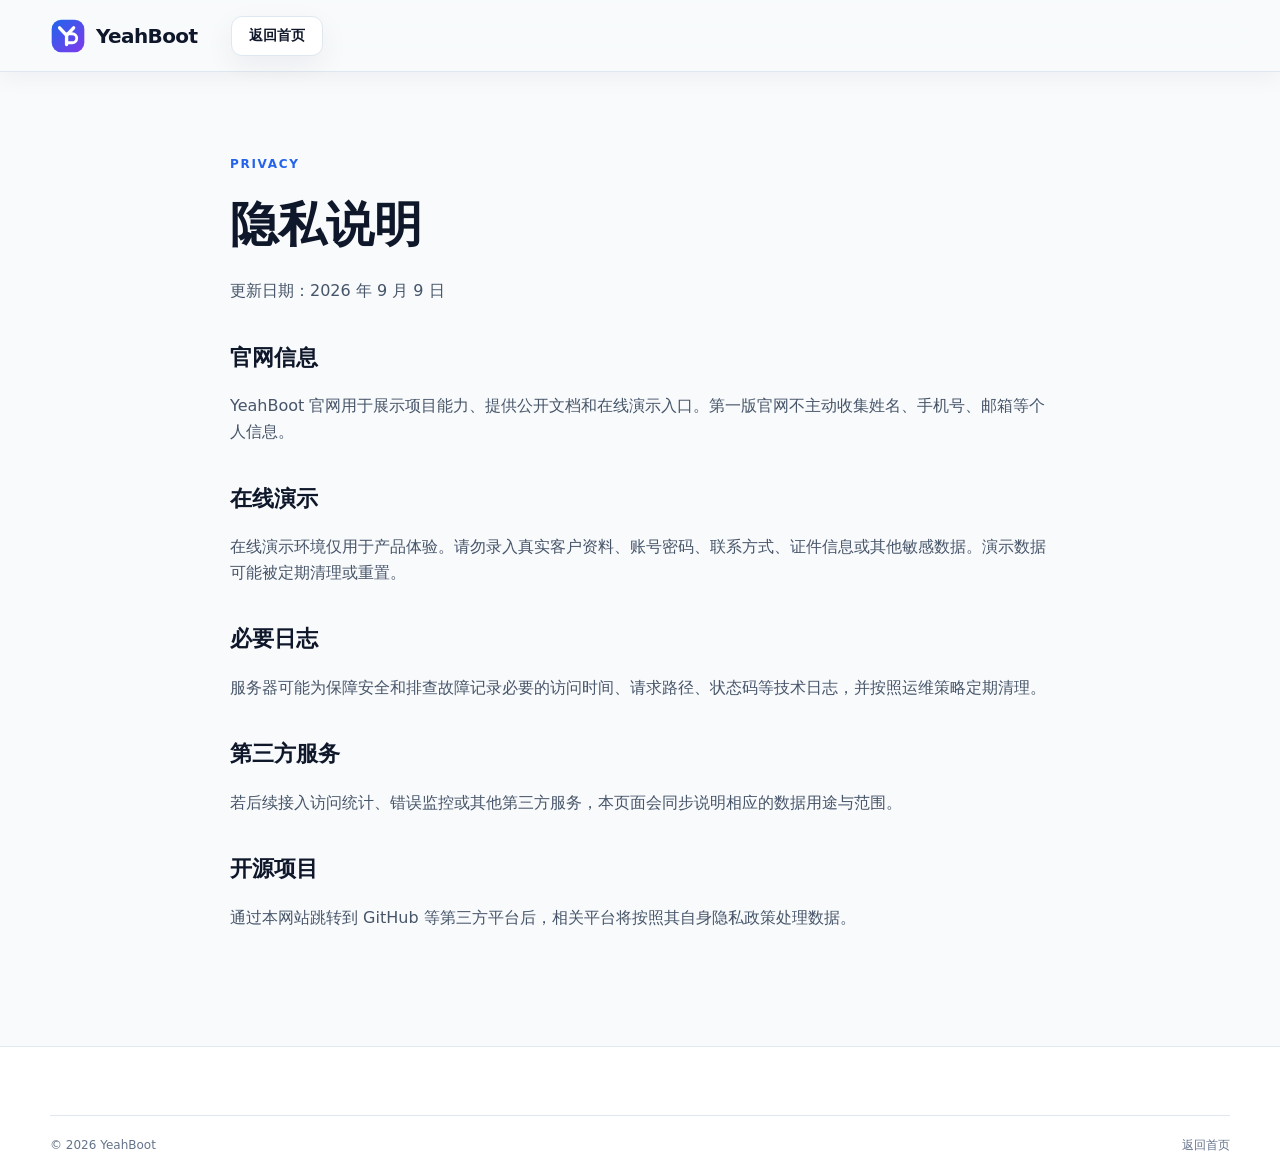
==== privacy.html @ 72047c6a "feat(site): add official website" ====
<!doctype html>
<html lang="zh-CN">
  <head>
    <meta charset="UTF-8" />
    <meta name="viewport" content="width=device-width, initial-scale=1.0" />
    <meta name="description" content="YeahBoot 官方网站隐私说明" />
    <link rel="icon" href="./assets/images/favicon.svg" type="image/svg+xml" />
    <link rel="stylesheet" href="./assets/css/site.css" />
    <title>隐私说明 - YeahBoot</title>
  </head>
  <body class="legal-page">
    <header class="site-header is-scrolled">
      <div class="container header-inner">
        <a class="brand" href="./index.html"
          ><img
            src="./assets/images/logo.svg"
            alt=""
            width="36"
            height="36"
          /><span>YeahBoot</span></a
        ><a class="button button-small button-secondary" href="./index.html"
          >返回首页</a
        >
      </div>
    </header>
    <main class="legal-main container">
      <span class="section-kicker">PRIVACY</span>
      <h1>隐私说明</h1>
      <p class="legal-updated">更新日期：2026 年 9 月 9 日</p>
      <section>
        <h2>官网信息</h2>
        <p>
          YeahBoot
          官网用于展示项目能力、提供公开文档和在线演示入口。第一版官网不主动收集姓名、手机号、邮箱等个人信息。
        </p>
      </section>
      <section>
        <h2>在线演示</h2>
        <p>
          在线演示环境仅用于产品体验。请勿录入真实客户资料、账号密码、联系方式、证件信息或其他敏感数据。演示数据可能被定期清理或重置。
        </p>
      </section>
      <section>
        <h2>必要日志</h2>
        <p>
          服务器可能为保障安全和排查故障记录必要的访问时间、请求路径、状态码等技术日志，并按照运维策略定期清理。
        </p>
      </section>
      <section>
        <h2>第三方服务</h2>
        <p>
          若后续接入访问统计、错误监控或其他第三方服务，本页面会同步说明相应的数据用途与范围。
        </p>
      </section>
      <section>
        <h2>开源项目</h2>
        <p>
          通过本网站跳转到 GitHub
          等第三方平台后，相关平台将按照其自身隐私政策处理数据。
        </p>
      </section>
    </main>
    <footer class="site-footer">
      <div class="container footer-bottom">
        <span>© <span data-current-year></span> YeahBoot</span
        ><a href="./index.html">返回首页</a>
      </div>
    </footer>
    <script defer src="./assets/js/main.js"></script>
  </body>
</html>
---- assets/css/site.css ----
:root {
  color-scheme: light;
  --bg: #f8fafc;
  --surface: #ffffff;
  --surface-soft: #f1f5f9;
  --text: #0f172a;
  --text-soft: #475569;
  --text-muted: #64748b;
  --border: #dfe7f1;
  --primary: #2563eb;
  --primary-dark: #1d4ed8;
  --primary-soft: #dbeafe;
  --violet: #7c3aed;
  --header: rgba(248, 250, 252, 0.82);
  --shadow-sm: 0 10px 30px rgba(15, 23, 42, 0.06);
  --shadow-lg: 0 28px 80px rgba(15, 23, 42, 0.16);
  --radius: 18px;
  --container: 1180px;
}

:root[data-theme="dark"] {
  color-scheme: dark;
  --bg: #080d18;
  --surface: #0f172a;
  --surface-soft: #131e33;
  --text: #f8fafc;
  --text-soft: #cbd5e1;
  --text-muted: #94a3b8;
  --border: #24324a;
  --primary: #60a5fa;
  --primary-dark: #3b82f6;
  --primary-soft: rgba(37, 99, 235, 0.18);
  --header: rgba(8, 13, 24, 0.84);
  --shadow-sm: 0 10px 30px rgba(0, 0, 0, 0.2);
  --shadow-lg: 0 28px 80px rgba(0, 0, 0, 0.42);
}

* {
  box-sizing: border-box;
}
html {
  scroll-behavior: smooth;
}
body {
  margin: 0;
  overflow-x: hidden;
  background: var(--bg);
  color: var(--text);
  font-family:
    Inter,
    ui-sans-serif,
    system-ui,
    -apple-system,
    BlinkMacSystemFont,
    "Segoe UI",
    "PingFang SC",
    "Microsoft YaHei",
    sans-serif;
  line-height: 1.6;
  -webkit-font-smoothing: antialiased;
}
button,
input {
  font: inherit;
}
a {
  color: inherit;
  text-decoration: none;
}
img {
  display: block;
  max-width: 100%;
}
svg {
  fill: none;
  stroke: currentColor;
  stroke-width: 1.8;
  stroke-linecap: round;
  stroke-linejoin: round;
}
.container {
  width: min(calc(100% - 40px), var(--container));
  margin-inline: auto;
}
.skip-link {
  position: fixed;
  z-index: 999;
  top: 10px;
  left: 10px;
  padding: 8px 14px;
  transform: translateY(-150%);
  border-radius: 8px;
  background: var(--text);
  color: var(--bg);
}
.skip-link:focus {
  transform: translateY(0);
}

.site-header {
  position: fixed;
  z-index: 100;
  inset: 0 0 auto;
  height: 72px;
  border-bottom: 1px solid transparent;
  transition:
    background 0.25s,
    border-color 0.25s,
    box-shadow 0.25s;
}
.site-header.is-scrolled {
  border-color: var(--border);
  background: var(--header);
  box-shadow: 0 5px 24px rgba(15, 23, 42, 0.05);
  backdrop-filter: blur(18px);
}
.header-inner {
  height: 100%;
  display: flex;
  align-items: center;
  gap: 34px;
}
.brand {
  display: inline-flex;
  align-items: center;
  gap: 10px;
  font-size: 20px;
  font-weight: 800;
  letter-spacing: -0.03em;
}
.brand img {
  flex: none;
}
.site-nav {
  display: flex;
  align-items: center;
  gap: 28px;
  margin-left: auto;
  color: var(--text-soft);
  font-size: 14px;
  font-weight: 560;
}
.site-nav a {
  position: relative;
  transition: color 0.2s;
}
.site-nav a::after {
  content: "";
  position: absolute;
  right: 0;
  bottom: -6px;
  left: 0;
  height: 2px;
  transform: scaleX(0);
  border-radius: 2px;
  background: var(--primary);
  transition: transform 0.2s;
}
.site-nav a:hover {
  color: var(--text);
}
.site-nav a:hover::after {
  transform: scaleX(1);
}
.header-actions {
  display: flex;
  align-items: center;
  gap: 12px;
}
.theme-toggle,
.nav-toggle {
  display: grid;
  place-items: center;
  width: 38px;
  height: 38px;
  padding: 0;
  border: 1px solid var(--border);
  border-radius: 11px;
  background: var(--surface);
  color: var(--text-soft);
  cursor: pointer;
}
.theme-toggle svg {
  width: 18px;
  height: 18px;
}
.theme-icon-moon,
:root[data-theme="dark"] .theme-icon-sun {
  display: none;
}
:root[data-theme="dark"] .theme-icon-moon {
  display: block;
}
.nav-toggle {
  display: none;
  gap: 4px;
}
.nav-toggle span {
  width: 17px;
  height: 2px;
  border-radius: 2px;
  background: currentColor;
}

.button {
  display: inline-flex;
  align-items: center;
  justify-content: center;
  gap: 8px;
  min-height: 46px;
  padding: 0 20px;
  border: 1px solid transparent;
  border-radius: 11px;
  font-weight: 680;
  transition:
    transform 0.2s,
    box-shadow 0.2s,
    background 0.2s,
    border-color 0.2s;
}
.button:hover {
  transform: translateY(-2px);
}
.button svg {
  width: 18px;
}
.button-small {
  min-height: 40px;
  padding-inline: 17px;
  font-size: 14px;
}
.button-primary {
  background: linear-gradient(135deg, #2563eb, #4f46e5);
  color: #fff;
  box-shadow: 0 12px 26px rgba(37, 99, 235, 0.25);
}
.button-primary:hover {
  box-shadow: 0 16px 36px rgba(37, 99, 235, 0.34);
}
.button-secondary {
  border-color: var(--border);
  background: var(--surface);
  color: var(--text);
  box-shadow: var(--shadow-sm);
}
.button-light {
  background: #f8fafc;
  color: #0f172a;
}
.button-white {
  background: #fff;
  color: #1d4ed8;
}
.button-outline-light {
  border-color: rgba(255, 255, 255, 0.36);
  color: #fff;
}
.text-link {
  font-weight: 680;
  color: var(--primary);
}

.hero {
  position: relative;
  overflow: hidden;
  min-height: 820px;
  padding: 168px 0 104px;
}
.hero::before {
  content: "";
  position: absolute;
  inset: 0;
  opacity: 0.45;
  background-image:
    linear-gradient(rgba(100, 116, 139, 0.08) 1px, transparent 1px),
    linear-gradient(90deg, rgba(100, 116, 139, 0.08) 1px, transparent 1px);
  background-size: 44px 44px;
  mask-image: linear-gradient(to bottom, #000 15%, transparent 85%);
}
.hero-glow {
  position: absolute;
  width: 520px;
  height: 520px;
  border-radius: 50%;
  filter: blur(10px);
  opacity: 0.17;
  pointer-events: none;
}
.hero-glow-one {
  top: -180px;
  left: -170px;
  background: #3b82f6;
}
.hero-glow-two {
  right: -220px;
  bottom: -120px;
  background: #8b5cf6;
}
.hero-grid {
  position: relative;
  display: grid;
  grid-template-columns: 0.9fr 1.1fr;
  align-items: center;
  gap: 66px;
}
.eyebrow,
.section-kicker {
  color: var(--primary);
  font-size: 12px;
  font-weight: 800;
  letter-spacing: 0.14em;
  text-transform: uppercase;
}
.eyebrow {
  display: inline-flex;
  align-items: center;
  gap: 9px;
  padding: 7px 12px;
  border: 1px solid rgba(37, 99, 235, 0.18);
  border-radius: 999px;
  background: var(--primary-soft);
  letter-spacing: 0.04em;
  text-transform: none;
}
.eyebrow span {
  width: 7px;
  height: 7px;
  border-radius: 50%;
  background: var(--primary);
  box-shadow: 0 0 0 5px rgba(37, 99, 235, 0.12);
}
.hero h1 {
  margin: 24px 0 22px;
  font-size: clamp(48px, 6vw, 76px);
  line-height: 1.03;
  letter-spacing: -0.065em;
}
.hero h1 em {
  color: transparent;
  font-style: normal;
  background: linear-gradient(100deg, #2563eb, #7c3aed);
  background-clip: text;
  -webkit-background-clip: text;
}
.hero-lead {
  max-width: 610px;
  margin: 0;
  color: var(--text-soft);
  font-size: 18px;
}
.hero-actions {
  display: flex;
  align-items: center;
  flex-wrap: wrap;
  gap: 14px;
  margin-top: 34px;
}
.hero-facts {
  display: flex;
  flex-wrap: wrap;
  gap: 22px;
  margin-top: 30px;
  color: var(--text-muted);
  font-size: 13px;
}
.hero-facts strong {
  color: var(--text);
}
.hero-visual {
  position: relative;
  width: 100%;
  min-width: 0;
}
.browser-shell {
  overflow: hidden;
  border: 1px solid rgba(148, 163, 184, 0.26);
  border-radius: 20px;
  background: #fff;
  box-shadow: var(--shadow-lg);
  transform: perspective(1300px) rotateY(-2deg) rotateX(1deg);
}
.browser-bar {
  display: grid;
  grid-template-columns: 90px 1fr 80px;
  align-items: center;
  height: 42px;
  padding: 0 13px;
  border-bottom: 1px solid #e2e8f0;
  background: #f8fafc;
  color: #64748b;
  font-size: 10px;
}
.browser-dots {
  display: flex;
  gap: 6px;
}
.browser-dots i {
  width: 8px;
  height: 8px;
  border-radius: 50%;
  background: #cbd5e1;
}
.browser-dots i:first-child {
  background: #fb7185;
}
.browser-dots i:nth-child(2) {
  background: #fbbf24;
}
.browser-dots i:last-child {
  background: #4ade80;
}
.browser-address {
  display: flex;
  justify-self: center;
  align-items: center;
  gap: 6px;
  width: min(280px, 90%);
  padding: 4px 12px;
  border-radius: 6px;
  background: #eef2f7;
}
.browser-address span {
  width: 6px;
  height: 6px;
  border-radius: 50%;
  background: #22c55e;
}
.browser-status {
  text-align: right;
}
.console-preview {
  width: 100%;
  background: #f1f5f9;
}
.floating-card {
  position: absolute;
  display: flex;
  align-items: center;
  gap: 11px;
  min-width: 178px;
  padding: 12px 14px;
  border: 1px solid rgba(148, 163, 184, 0.22);
  border-radius: 13px;
  background: var(--surface);
  box-shadow: var(--shadow-lg);
}
.floating-card strong,
.floating-card small {
  display: block;
}
.floating-card strong {
  font-size: 13px;
}
.floating-card small {
  color: var(--text-muted);
  font-size: 10px;
}
.floating-card-permission {
  right: -25px;
  bottom: 58px;
}
.floating-card-stack {
  top: 78px;
  left: -28px;
}
.floating-icon {
  display: grid;
  place-items: center;
  width: 29px;
  height: 29px;
  border-radius: 9px;
  background: #dcfce7;
  color: #16a34a;
  font-weight: 900;
}
.pulse-dot {
  width: 10px;
  height: 10px;
  border-radius: 50%;
  background: #22c55e;
  box-shadow: 0 0 0 7px rgba(34, 197, 94, 0.13);
}

.trust-strip {
  border-block: 1px solid var(--border);
  background: var(--surface);
}
.trust-list {
  display: flex;
  align-items: center;
  justify-content: space-between;
  min-height: 72px;
  color: var(--text-muted);
  font-size: 12px;
  font-weight: 750;
  letter-spacing: 0.04em;
}
.trust-list i {
  width: 3px;
  height: 3px;
  border-radius: 50%;
  background: var(--border);
}
.section {
  padding: 112px 0;
}
.section-heading {
  max-width: 760px;
  margin-bottom: 50px;
}
.section-heading h2,
.architecture-copy h2,
.quickstart-grid h2,
.cta-card h2 {
  margin: 12px 0 17px;
  font-size: clamp(34px, 4vw, 50px);
  line-height: 1.14;
  letter-spacing: -0.045em;
}
.section-heading p,
.architecture-copy > p,
.quickstart-grid p {
  margin: 0;
  color: var(--text-soft);
  font-size: 17px;
}
.section-heading-row {
  display: flex;
  align-items: end;
  justify-content: space-between;
  max-width: none;
}
.section-heading-row p {
  max-width: 430px;
  padding-bottom: 9px;
}
.feature-grid {
  display: grid;
  grid-template-columns: repeat(3, 1fr);
  gap: 18px;
}
.feature-card {
  min-height: 248px;
  padding: 28px;
  border: 1px solid var(--border);
  border-radius: var(--radius);
  background: var(--surface);
  box-shadow: var(--shadow-sm);
  transition:
    transform 0.25s,
    border-color 0.25s,
    box-shadow 0.25s;
}
.feature-card:hover {
  transform: translateY(-5px);
  border-color: rgba(37, 99, 235, 0.35);
  box-shadow: 0 22px 45px rgba(15, 23, 42, 0.1);
}
.feature-card-large {
  grid-column: span 2;
}
.feature-icon {
  display: grid;
  place-items: center;
  width: 46px;
  height: 46px;
  border-radius: 13px;
}
.feature-icon svg {
  width: 23px;
  height: 23px;
}
.feature-icon-blue {
  background: #dbeafe;
  color: #2563eb;
}
.feature-icon-violet {
  background: #ede9fe;
  color: #7c3aed;
}
.feature-icon-cyan {
  background: #cffafe;
  color: #0891b2;
}
.feature-icon-green {
  background: #dcfce7;
  color: #16a34a;
}
.feature-icon-orange {
  background: #ffedd5;
  color: #ea580c;
}
.feature-icon-pink {
  background: #fce7f3;
  color: #db2777;
}
.feature-card h3 {
  margin: 21px 0 10px;
  font-size: 20px;
  letter-spacing: -0.02em;
}
.feature-card p {
  margin: 0;
  color: var(--text-soft);
}
.mini-flow {
  display: flex;
  align-items: center;
  gap: 9px;
  margin-top: 25px;
  color: var(--text-muted);
  font-size: 11px;
}
.mini-flow span {
  padding: 5px 8px;
  border-radius: 6px;
  background: var(--surface-soft);
}
.mini-flow b {
  flex: 1;
  height: 1px;
  background: var(--border);
}

.section-dark {
  overflow: hidden;
  background: #0b1220;
  color: #f8fafc;
}
.section-kicker-light {
  color: #93c5fd;
}
.architecture-grid {
  display: grid;
  grid-template-columns: 0.82fr 1.18fr;
  align-items: center;
  gap: 90px;
}
.architecture-copy > p {
  color: #94a3b8;
}
.check-list {
  display: grid;
  gap: 21px;
  margin: 32px 0;
  padding: 0;
  list-style: none;
}
.check-list li {
  display: flex;
  gap: 15px;
  align-items: center;
}
.check-list li > span {
  color: #60a5fa;
  font-family: ui-monospace, monospace;
  font-size: 11px;
}
.check-list strong,
.check-list small {
  display: block;
}
.check-list small {
  color: #94a3b8;
}
.architecture-card {
  padding: 34px;
  border: 1px solid rgba(148, 163, 184, 0.2);
  border-radius: 22px;
  background: linear-gradient(
    145deg,
    rgba(30, 41, 59, 0.92),
    rgba(15, 23, 42, 0.7)
  );
  box-shadow: 0 35px 90px rgba(0, 0, 0, 0.3);
}
.arch-row {
  display: grid;
  grid-template-columns: 1fr 1fr;
  gap: 12px;
}
.arch-entry span,
.arch-infra span,
.arch-block {
  padding: 18px;
  border: 1px solid rgba(148, 163, 184, 0.18);
  border-radius: 12px;
  background: rgba(255, 255, 255, 0.045);
}
.arch-entry span {
  text-align: center;
  color: #bfdbfe;
  font-weight: 750;
}
.arch-block small,
.arch-block strong {
  display: block;
}
.arch-block small {
  color: #64748b;
  font-size: 10px;
  text-transform: uppercase;
  letter-spacing: 0.1em;
}
.arch-block strong {
  margin-top: 5px;
  font-size: 13px;
}
.arch-arrow {
  padding: 9px;
  text-align: center;
  color: #475569;
}
.arch-infra {
  grid-template-columns: repeat(3, 1fr);
}
.arch-infra span {
  text-align: center;
  color: #94a3b8;
  font-size: 11px;
}

.preview-stage {
  overflow: hidden;
  border: 1px solid var(--border);
  border-radius: 22px;
  background: var(--surface);
  box-shadow: var(--shadow-lg);
}
.preview-tabs {
  display: flex;
  gap: 4px;
  padding: 12px;
  border-bottom: 1px solid var(--border);
}
.preview-tabs button {
  padding: 9px 14px;
  border: 0;
  border-radius: 8px;
  background: transparent;
  color: var(--text-muted);
  cursor: pointer;
}
.preview-tabs button.is-active {
  background: var(--primary-soft);
  color: var(--primary);
  font-weight: 700;
}
.preview-window {
  padding: 18px;
  background: var(--surface-soft);
}
.preview-window img {
  width: 100%;
  border: 1px solid var(--border);
  border-radius: 12px;
  box-shadow: var(--shadow-sm);
}
.preview-caption {
  display: flex;
  align-items: center;
  justify-content: space-between;
  gap: 24px;
  padding: 20px 24px;
}
.preview-caption strong,
.preview-caption span {
  display: block;
}
.preview-caption span {
  margin-top: 3px;
  color: var(--text-muted);
  font-size: 13px;
}
.preview-caption a {
  color: var(--primary);
  font-weight: 700;
  white-space: nowrap;
}
.section-quickstart {
  background: var(--surface-soft);
}
.quickstart-grid {
  display: grid;
  grid-template-columns: 1fr 1fr;
  align-items: center;
  gap: 80px;
}
.quickstart-actions {
  display: flex;
  align-items: center;
  gap: 20px;
  margin-top: 30px;
}
.code-card {
  overflow: hidden;
  border: 1px solid #28364f;
  border-radius: 17px;
  background: #0b1220;
  color: #dbeafe;
  box-shadow: var(--shadow-lg);
}
.code-card-bar {
  display: flex;
  justify-content: space-between;
  padding: 12px 17px;
  border-bottom: 1px solid #26344c;
  color: #64748b;
  font-size: 12px;
}
.code-card-bar button {
  border: 0;
  background: transparent;
  color: #93c5fd;
  cursor: pointer;
}
.code-card pre {
  overflow-x: auto;
  margin: 0;
  padding: 24px;
  font:
    13px/1.85 ui-monospace,
    SFMono-Regular,
    Menlo,
    Consolas,
    monospace;
}
.code-card code span {
  display: block;
}
.code-card .code-comment {
  color: #64748b;
}
.final-cta {
  padding-top: 30px;
}
.cta-card {
  display: flex;
  align-items: center;
  justify-content: space-between;
  gap: 40px;
  padding: 48px 52px;
  border-radius: 24px;
  background: linear-gradient(120deg, #1d4ed8, #4f46e5 55%, #7c3aed);
  color: #fff;
  box-shadow: 0 30px 70px rgba(37, 99, 235, 0.28);
}
.cta-card h2 {
  margin-bottom: 8px;
}
.cta-card p {
  margin: 0;
  color: #dbeafe;
}
.cta-actions {
  display: flex;
  gap: 12px;
  flex: none;
}

.site-footer {
  padding-top: 68px;
  border-top: 1px solid var(--border);
  background: var(--surface);
}
.footer-grid {
  display: grid;
  grid-template-columns: 2fr repeat(3, 1fr);
  gap: 70px;
  padding-bottom: 50px;
}
.footer-brand {
  margin-bottom: 14px;
}
.footer-grid p {
  max-width: 320px;
  color: var(--text-muted);
}
.footer-links {
  display: grid;
  align-content: start;
  gap: 9px;
  font-size: 13px;
}
.footer-links strong {
  margin-bottom: 4px;
}
.footer-links a {
  color: var(--text-muted);
}
.footer-links a:hover {
  color: var(--primary);
}
.footer-bottom {
  display: flex;
  justify-content: space-between;
  padding-block: 20px;
  border-top: 1px solid var(--border);
  color: var(--text-muted);
  font-size: 12px;
}

[data-reveal] {
  opacity: 0;
  transform: translateY(18px);
  transition:
    opacity 0.65s ease,
    transform 0.65s ease;
  transition-delay: var(--reveal-delay, 0ms);
}
[data-reveal].is-visible {
  opacity: 1;
  transform: none;
}
.legal-page,
.not-found-page {
  min-height: 100vh;
}
.legal-main {
  max-width: 820px;
  padding-top: 150px;
  padding-bottom: 100px;
}
.legal-main h1 {
  margin: 10px 0 0;
  font-size: 48px;
}
.legal-updated {
  color: var(--text-muted);
}
.legal-main section {
  margin-top: 36px;
}
.legal-main h2 {
  font-size: 22px;
}
.legal-main p {
  color: var(--text-soft);
}
.not-found-page {
  display: grid;
  place-items: center;
  padding: 30px;
  background:
    radial-gradient(circle at top, var(--primary-soft), transparent 46%),
    var(--bg);
}
.not-found-card {
  max-width: 560px;
  text-align: center;
}
.not-found-card .brand {
  justify-content: center;
}
.not-found-card > strong {
  display: block;
  margin-top: 50px;
  color: var(--primary);
  font-size: 90px;
  line-height: 1;
}
.not-found-card h1 {
  font-size: 38px;
}
.not-found-card p {
  color: var(--text-soft);
}
.not-found-card > div {
  display: flex;
  justify-content: center;
  gap: 12px;
  margin-top: 28px;
}

@media (max-width: 980px) {
  .header-inner {
    gap: 12px;
  }
  .site-nav {
    position: fixed;
    top: 72px;
    right: 20px;
    left: 20px;
    display: none;
    align-items: stretch;
    gap: 3px;
    padding: 14px;
    border: 1px solid var(--border);
    border-radius: 14px;
    background: var(--surface);
    box-shadow: var(--shadow-lg);
  }
  .site-nav.is-open {
    display: grid;
  }
  .site-nav a {
    padding: 10px;
  }
  .site-nav a::after {
    display: none;
  }
  .nav-toggle {
    display: grid;
    margin-left: auto;
  }
  .header-actions .button {
    display: none;
  }
  .header-actions {
    gap: 8px;
  }
  .hero {
    padding-top: 132px;
  }
  .hero-grid,
  .architecture-grid,
  .quickstart-grid {
    grid-template-columns: 1fr;
  }
  .hero-grid {
    gap: 70px;
  }
  .hero-copy {
    text-align: center;
  }
  .hero-lead {
    margin-inline: auto;
  }
  .hero-actions,
  .hero-facts {
    justify-content: center;
  }
  .hero-visual {
    width: 100%;
    max-width: 760px;
    margin: auto;
  }
  .feature-grid {
    grid-template-columns: 1fr 1fr;
  }
  .feature-card-large {
    grid-column: span 2;
  }
  .architecture-grid {
    gap: 55px;
  }
  .section-heading-row {
    display: block;
  }
  .section-heading-row p {
    max-width: 700px;
  }
  .footer-grid {
    grid-template-columns: 2fr 1fr 1fr;
  }
  .footer-grid > :last-child {
    grid-column: 2;
  }
}

@media (max-width: 640px) {
  .container {
    width: min(calc(100% - 28px), var(--container));
  }
  .site-header {
    height: 64px;
  }
  .site-nav {
    top: 64px;
  }
  .hero {
    min-height: auto;
    padding: 112px 0 80px;
  }
  .hero h1 {
    font-size: 48px;
  }
  .hero-lead {
    font-size: 16px;
  }
  .hero-actions {
    flex-direction: column;
    align-items: stretch;
  }
  .hero-actions .text-link {
    padding: 8px;
  }
  .hero-facts {
    gap: 12px;
  }
  .floating-card {
    display: none;
  }
  .browser-shell {
    border-radius: 13px;
    transform: none;
  }
  .browser-bar {
    grid-template-columns: 58px 1fr;
  }
  .browser-status {
    display: none;
  }
  .section {
    padding: 80px 0;
  }
  .section-heading h2,
  .architecture-copy h2,
  .quickstart-grid h2,
  .cta-card h2 {
    font-size: 34px;
  }
  .feature-grid {
    grid-template-columns: 1fr;
  }
  .feature-card-large {
    grid-column: auto;
  }
  .mini-flow {
    flex-wrap: wrap;
  }
  .mini-flow b {
    min-width: 15px;
  }
  .architecture-card {
    padding: 20px;
  }
  .arch-row {
    grid-template-columns: 1fr;
  }
  .arch-infra {
    grid-template-columns: 1fr 1fr 1fr;
  }
  .preview-tabs {
    overflow-x: auto;
  }
  .preview-caption {
    align-items: flex-start;
    flex-direction: column;
  }
  .quickstart-grid {
    gap: 46px;
  }
  .quickstart-actions {
    align-items: flex-start;
    flex-direction: column;
  }
  .cta-card {
    align-items: flex-start;
    flex-direction: column;
    padding: 34px 26px;
  }
  .cta-actions {
    width: 100%;
    flex-direction: column;
  }
  .footer-grid {
    grid-template-columns: 1fr 1fr;
    gap: 38px;
  }
  .footer-grid > :first-child {
    grid-column: 1/-1;
  }
  .footer-grid > :last-child {
    grid-column: auto;
  }
  .footer-bottom {
    align-items: flex-start;
    flex-direction: column;
    gap: 6px;
  }
}

@media (prefers-reduced-motion: reduce) {
  html {
    scroll-behavior: auto;
  }
  *,
  *::before,
  *::after {
    animation-duration: 0.01ms !important;
    transition-duration: 0.01ms !important;
  }
  [data-reveal] {
    opacity: 1;
    transform: none;
  }
}
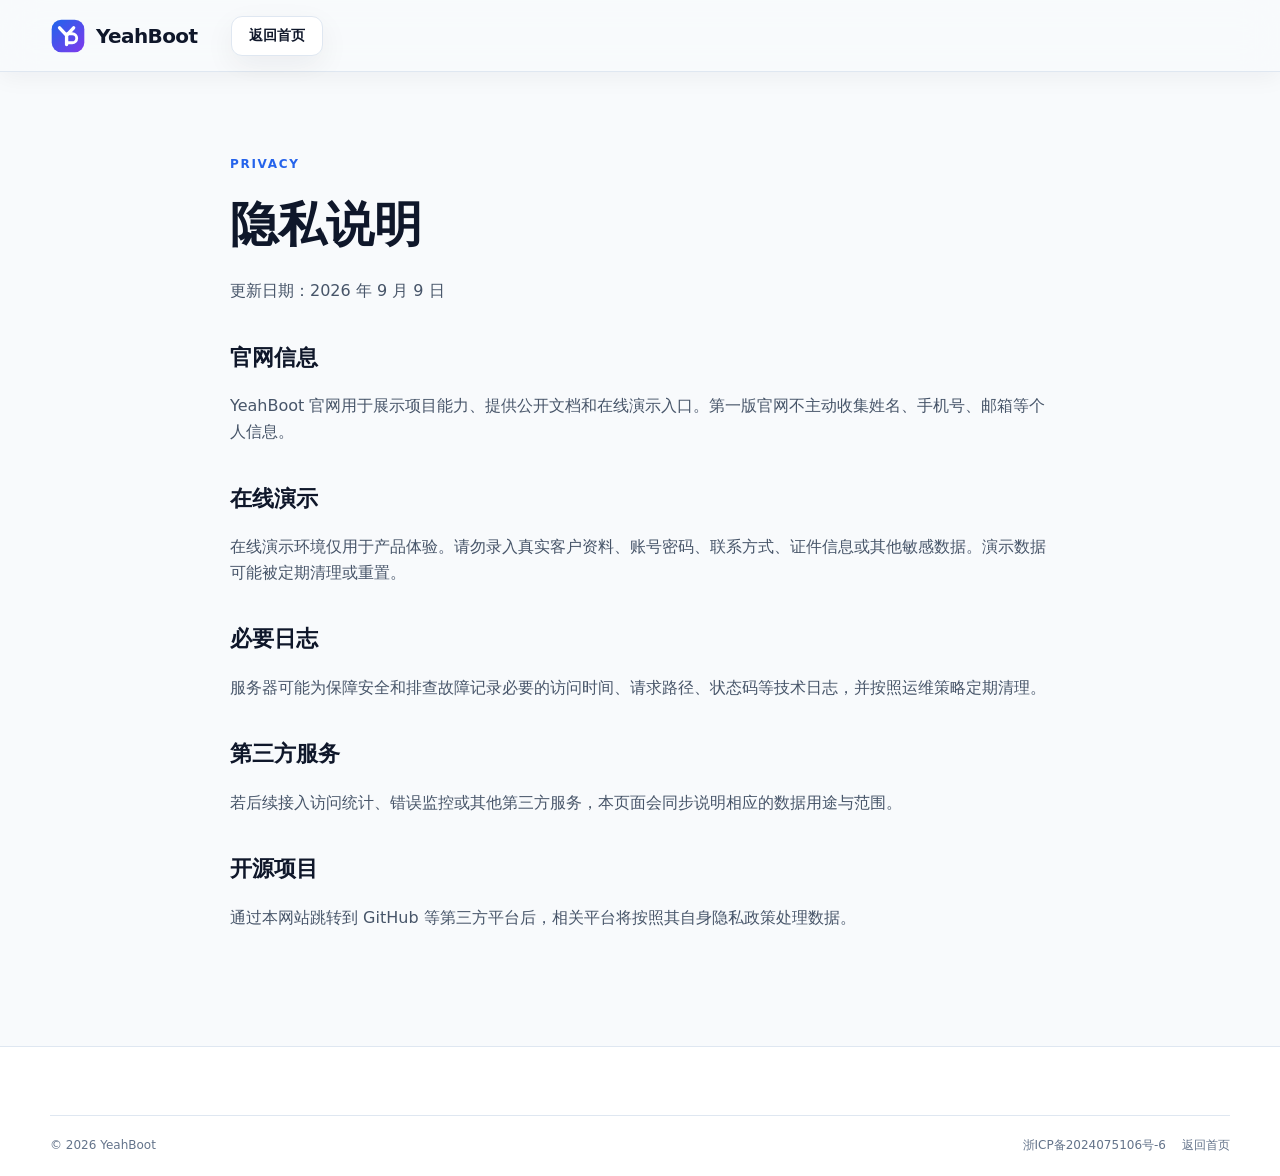
==== commit 799df6e7: "chore(deploy): add production nginx configuration" ====
--- a/privacy.html
+++ b/privacy.html
@@ -63,7 +63,15 @@
     <footer class="site-footer">
       <div class="container footer-bottom">
         <span>© <span data-current-year></span> YeahBoot</span
-        ><a href="./index.html">返回首页</a>
+        ><span class="footer-meta"
+          ><a
+            class="filing-link"
+            href="https://beian.miit.gov.cn/"
+            target="_blank"
+            rel="noreferrer"
+            >浙ICP备2024075106号-6</a
+          ><a href="./index.html">返回首页</a></span
+        >
       </div>
     </footer>
     <script defer src="./assets/js/main.js"></script>
--- a/assets/css/site.css
+++ b/assets/css/site.css
@@ -899,6 +899,27 @@
   color: var(--text-muted);
   font-size: 12px;
 }
+.footer-bottom-with-filing {
+  display: grid;
+  grid-template-columns: 1fr auto 1fr;
+  align-items: center;
+}
+.footer-bottom-with-filing > :first-child {
+  grid-column: 1;
+}
+.footer-bottom-with-filing > .filing-link {
+  grid-column: 2;
+}
+.footer-meta {
+  display: flex;
+  gap: 16px;
+}
+.filing-link {
+  color: inherit;
+}
+.filing-link:hover {
+  color: var(--primary);
+}
 
 [data-reveal] {
   opacity: 0;
@@ -1169,6 +1190,9 @@
     flex-direction: column;
     gap: 6px;
   }
+  .footer-bottom-with-filing {
+    display: flex;
+  }
 }
 
 @media (prefers-reduced-motion: reduce) {
